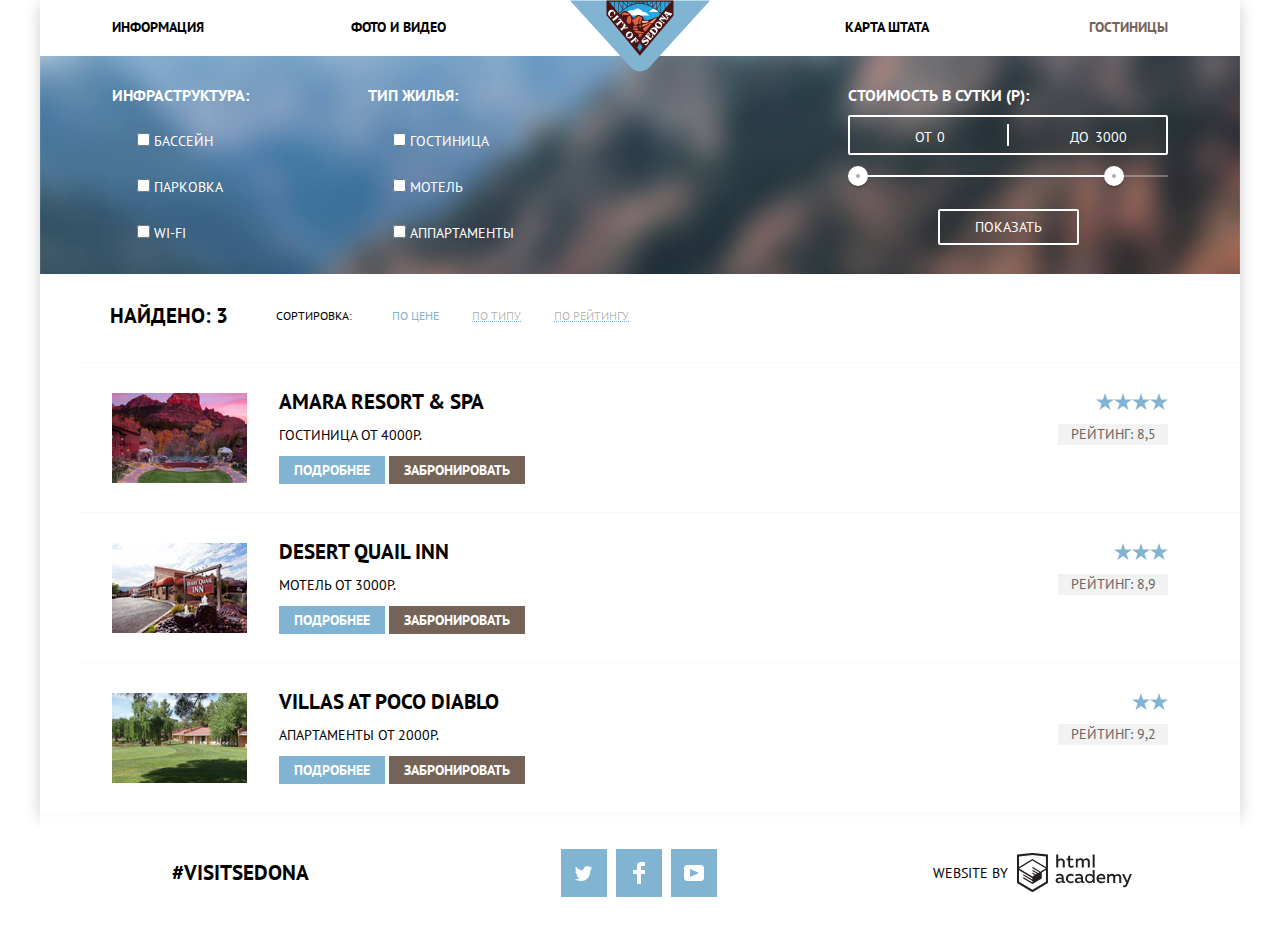
==== hotels.html @ 5e6eaed5 "Add stars to the hotels page" ====
<!DOCTYPE html>
<html lang="ru">
  <head>
    <meta charset="utf-8" />
    <title>HTML Academy: Седона</title>
    <link
      href="https://fonts.googleapis.com/css?family=PT+Sans:400,700&display=swap&subset=cyrillic"
      rel="stylesheet"
    />
    <link rel="stylesheet" href="css/normalize.css" />
    <link rel="stylesheet" href="css/style.css" />
  </head>
  <body class="hotels">
    <div class="main-wrapper">
      <header class="main-header">
        <nav class="header-navigation">
          <a class="navigation-logo" href="index.html">
            <img
              src="img/sedona-logo.svg"
              alt="Логотип сайта о городе Sedona"
              width="140"
              height="72"
            />
          </a>
          <ul class="navigation-list">
            <li><a href="information.html">Информация</a></li>
            <li><a href="media-content.html">Фото и видео</a></li>
            <li><a href="state-map.html">Карта штата</a></li>
            <li><a href="hotels.html">Гостиницы</a></li>
          </ul>
        </nav>
      </header>

      <section class="hotel-search">
        <h3 class="visually-hidden">
          Поиск жилья в городе Седона по заданным параметрам
        </h3>
        <form
          class="hotel-search-form"
          action="https://echo.htmlacademy.ru"
          method="post"
        >
          <fieldset class="search-form-field">
            <legend class="form-field-legeng">Инфраструктура:</legend>
            <ul class="form-field-list">
              <li class="form-field-list-item">
                <label class="form-field-list-item-label">
                  <input
                    class="form-field-list-item-input"
                    type="checkbox"
                    name="swimming-pool"
                  />
                  Бассейн
                </label>
              </li>
              <li class="form-field-list-item">
                <label class="form-field-list-item-label">
                  <input
                    class="form-field-list-item-input"
                    type="checkbox"
                    name="swimming-pool"
                  />
                  Парковка
                </label>
              </li>
              <li class="form-field-list-item">
                <label class="form-field-list-item-label">
                  <input
                    class="form-field-list-item-input"
                    type="checkbox"
                    name="swimming-pool"
                  />
                  Wi-Fi
                </label>
              </li>
            </ul>
          </fieldset>

          <fieldset class="search-form-field">
            <legend class="form-field-legeng">Тип жилья:</legend>
            <ul class="form-field-list">
              <li class="form-field-list-item">
                <label class="form-field-list-item-label">
                  <input
                    class="form-field-list-item-input"
                    type="checkbox"
                    name="swimming-pool"
                  />
                  Гостиница
                </label>
              </li>
              <li class="form-field-list-item">
                <label class="form-field-list-item-label">
                  <input
                    class="form-field-list-item-input"
                    type="checkbox"
                    name="swimming-pool"
                  />
                  Мотель
                </label>
              </li>
              <li class="form-field-list-item">
                <label class="form-field-list-item-label">
                  <input
                    class="form-field-list-item-input"
                    type="checkbox"
                    name="swimming-pool"
                  />
                  Аппартаменты
                </label>
              </li>
            </ul>
          </fieldset>
          <div class="filter-range">
            <div class="filter-range-title">Стоимость в сутки (р):</div>
            <div class="price-controls">
              <label class="min-price"
                >от <input type="text" name="min-price" value="0"
              /></label>
              <label class="max-price"
                >до <input type="text" name="max-price" value="3000"
              /></label>
            </div>
            <div class="range-controls">
              <div class="scale">
                <div class="bar"></div>
              </div>
              <div class="range-toggle range-toggle-min"></div>
              <div class="range-toggle range-toggle-max"></div>
            </div>
            <button class="btn-transparent" type="submit">Показать</button>
          </div>
        </form>

        <section class="hotel-search-result">
          <p class="result">Найдено: <span class="result-amount">3</span></p>
          <div class="sort">
            <span>Сортировка:</span>
            <ul class="sort-options-list">
              <li class="sort-option-list-item list-item-active">По цене</li>
              <li class="sort-option-list-item">По типу</li>
              <li class="sort-option-list-item">По рейтингу</li>
            </ul>
          </div>
        </section>
      </section>

      <main class="hotels-container">
        <h1 class="visually-hidden">
          Список отелей и гостиниц.
        </h1>

        <ul class="hotels-list">
          <li class="hotel-item">
            <img
              class="hotel-item-preview"
              src="img/hotels-amara-resort-and-spa-preview.jpg"
              width="135"
              height="90"
              alt="Предпросмотр фотографии Amara resort & spa"
            />
            <div class="hotel-information-wrapper">
              <a class="hotel-name" href="#"><h2>Amara Resort & Spa</h2></a>
              <p class="hotel-description">
                <span class="hotel-type">
                  Гостиница
                </span>
                <span class="hotel-price">
                  От 4000р.
                </span>
              </p>
              <a class="hotel-additional-info" href="#">Подробнее</a>
              <a class="hotel-reserve" href="#">Забронировать</a>
            </div>
            <div class="hotel-rating-wrapper">
              <div class="stars-container"></div>
              <p class="hotel-rating">Рейтинг: 8,5</p>
            </div>
          </li>

          <li class="hotel-item">
            <img
              class="hotel-item-preview"
              src="img/hotels-desert-quail-inn-preview.jpg"
              width="135"
              height="90"
              alt="Предпросмотр фотографии Desert quail inn"
            />
            <div class="hotel-information-wrapper">
              <a class="hotel-name" href="#"><h2>Desert Quail Inn</h2></a>
              <p class="hotel-description">
                <span class="hotel-type">
                  Мотель
                </span>
                <span class="hotel-price">
                  От 3000р.
                </span>
              </p>
              <a class="hotel-additional-info" href="#">Подробнее</a>
              <a class="hotel-reserve" href="#">Забронировать</a>
            </div>

            <div class="hotel-rating-wrapper">
              <div class="stars-container"></div>
              <p class="hotel-rating">Рейтинг: 8,9</p>
            </div>
          </li>
          <li class="hotel-item">
            <img
              class="hotel-item-preview"
              src="img/hotels-villas-at-poco-diablo-preview.jpg"
              width="135"
              height="90"
              alt="Предпросмотр фотографии Villas at poco diablo"
            />
            <div class="hotel-information-wrapper">
              <a class="hotel-name" href="#"><h2>Villas at Poco Diablo</h2></a>
              <p class="hotel-description">
                <span class="hotel-type">
                  Апартаменты
                </span>
                <span class="hotel-price">
                  От 2000р.
                </span>
              </p>
              <a class="hotel-additional-info" href="#">Подробнее</a>
              <a class="hotel-reserve" href="#">Забронировать</a>
            </div>

            <div class="hotel-rating-wrapper">
              <div class="stars-container"></div>
              <p class="hotel-rating">Рейтинг: 9,2</p>
            </div>
          </li>
        </ul>
      </main>

      <footer class="main-footer">
        <p class="footer-hashtag">
          #visitsedona
        </p>

        <ul class="footer-social">
          <li>
            <a class="footer-social-button" href="#"
              ><span class="visually-hidden">Twitter</span
              ><svg
                xmlns="http://www.w3.org/2000/svg"
                xmlns:xlink="http://www.w3.org/1999/xlink"
                width="17"
                height="15"
                viewBox="0 0 17 15"
              >
                <path
                  fill="#FFF"
                  d="M10.95.144c1.685-.496 2.984.27 3.577 1.179.673-.231 1.331-.481 2.011-.708a2.345 2.345 0 0 1-.857 1.768c.685.17 1.304-.491 1.304-.491-.169 1-1.006 1.788-1.563 2.024-.231 6.75-3.175 11.217-10.077 11.082h-.446c-.41 0-4.164-.46-4.898-1.887 2.271.196 3.893-.422 4.693-1.177-.96-.3-2.679-.477-2.979-2.95.349.106.564.228 1.19.119C1.705 8.247.374 7.53.448 5.33c.285.328 1.067.536 1.34.472C1.085 5.561-.182 2.442.894.85c1.818 1.854 3.735 3.606 7.152 3.773C8.254 2.33 9.183.793 10.95.144z"
                />
              </svg>
            </a>
          </li>
          <li>
            <a class="footer-social-button" href="#"
              ><span class="visually-hidden">Facebook</span
              ><svg
                xmlns="http://www.w3.org/2000/svg"
                width="12"
                height="22"
                viewBox="0 0 12 22"
              >
                <path
                  fill="#FFF"
                  d="M12 4V0H8a4 4 0 0 0-4 4v4H0v4h4v10h4V12h4V8H8V4h4z"
                /></svg
            ></a>
          </li>
          <li>
            <a class="footer-social-button" href="#"
              ><span class="visually-hidden">YouTube</span
              ><svg
                xmlns="http://www.w3.org/2000/svg"
                xmlns:xlink="http://www.w3.org/1999/xlink"
                width="20"
                height="16"
                viewBox="0 0 20 16"
              >
                <path
                  fill="#FFF"
                  d="M17 0H3C1.35 0 0 1.35 0 3v10c0 1.65 1.35 3 3 3h14c1.65 0 3-1.35 3-3V3c0-1.65-1.35-3-3-3zM6.027 11.998V4.002L15.014 8l-8.987 3.998z"
                />
              </svg>
            </a>
          </li>
        </ul>

        <p class="footer-copyright">
          <b>Website by</b>
          <a
            class="copyright-html-academy-logo"
            href="https://htmlacademy.ru/intensive/htmlcss"
            ><span class="visually-hidden">HTML Academy</span
            ><svg
              id="Layer_1"
              data-name="Layer 1"
              xmlns="http://www.w3.org/2000/svg"
              viewBox="0 0 108.08 36.85"
            >
              <title>logo-htmlacademy-small1</title>
              <path
                d="M44.61,26.88a2,2,0,0,0,.55-0.1v1.33a3.25,3.25,0,0,1-1.18.21,1.67,1.67,0,0,1-1.67-1,4.84,4.84,0,0,1-3.14,1.08c-1.51,0-2.91-.83-2.91-2.55,0-2.13,2-2.79,3.71-2.79a11.08,11.08,0,0,1,2.17.25v-0.3c0-1-.76-1.77-2.19-1.77a7.42,7.42,0,0,0-3,.64v-1.7a10.21,10.21,0,0,1,3.19-.55c2.36,0,3.81,1.12,3.81,3.65v3a0.54,0.54,0,0,0,.49.59h0.17Zm-6.44-1.13A1.35,1.35,0,0,0,39.63,27h0.11a3.39,3.39,0,0,0,2.41-1V24.58a9.72,9.72,0,0,0-1.81-.21c-1,0-2.16.33-2.16,1.38h0Zm12.36-6.11a5,5,0,0,1,2.57.64V22a4.08,4.08,0,0,0-2.3-.7,2.75,2.75,0,1,0,0,5.49,5,5,0,0,0,2.43-.64v1.71a6.27,6.27,0,0,1-2.76.57A4.21,4.21,0,0,1,46,24.51q0-.21,0-0.41a4.32,4.32,0,0,1,4.18-4.46h0.38Zm12.17,7.24a2,2,0,0,0,.55-0.1v1.33a3.25,3.25,0,0,1-1.18.21,1.67,1.67,0,0,1-1.67-1,4.84,4.84,0,0,1-3.14,1.08c-1.51,0-2.91-.83-2.91-2.55,0-2.13,2-2.79,3.71-2.79a11.08,11.08,0,0,1,2.17.25v-0.3c0-1-.76-1.77-2.19-1.77a7.42,7.42,0,0,0-3,.64v-1.7a10.21,10.21,0,0,1,3.19-.55c2.36,0,3.81,1.12,3.81,3.65v3a0.54,0.54,0,0,0,.49.59h0.17Zm-6.44-1.13A1.35,1.35,0,0,0,57.73,27h0.11a3.39,3.39,0,0,0,2.41-1V24.58a9.72,9.72,0,0,0-1.81-.21c-1.06,0-2.16.33-2.16,1.38h0ZM73,16V28.2H71.35V26.88a3.88,3.88,0,0,1-3.19,1.54,4.4,4.4,0,0,1,0-8.78,3.81,3.81,0,0,1,3,1.3V16H73Zm-4.53,5.22a2.76,2.76,0,1,0,0,5.52A2.86,2.86,0,0,0,71.15,25V23A2.91,2.91,0,0,0,68.49,21.27ZM79,19.64c3.31,0,4.46,2.68,3.92,5.09H76.7c0.21,1.5,1.67,2.11,3.19,2.11a6.11,6.11,0,0,0,2.64-.59v1.6a7.14,7.14,0,0,1-3,.57C77,28.42,74.78,27,74.78,24a4.18,4.18,0,0,1,4-4.39H79Zm0.09,1.54a2.28,2.28,0,0,0-2.44,2.1v0.06H81.3A2,2,0,0,0,79.13,21.18Zm5.73,7V19.87h1.65v1a3.81,3.81,0,0,1,2.78-1.27A2.86,2.86,0,0,1,91.89,21a4.12,4.12,0,0,1,2.91-1.33A3.06,3.06,0,0,1,98,23V28.2h-1.9V23.05a1.59,1.59,0,0,0-1.42-1.75H94.42a2.8,2.8,0,0,0-2.07,1.12V28.2h-1.9V23.05A1.59,1.59,0,0,0,89,21.31H88.8a3,3,0,0,0-2.21,1.29v5.63H84.86Zm21.31-8.33h1.9l-3.91,9.46c-0.9,2.17-2.09,2.86-3.35,2.86a4.76,4.76,0,0,1-1.1-.14V30.46a2.86,2.86,0,0,0,.85.12c0.9,0,1.58-.64,2.07-1.9l0.17-.42-4-8.4h2l2.86,6.29ZM38.73,1.46V6.22a3.81,3.81,0,0,1,2.7-1.14,3.25,3.25,0,0,1,3.44,3.4v5.15H43V8.72a1.81,1.81,0,0,0-1.61-2h-0.3a2.93,2.93,0,0,0-2.32,1.39v5.52h-1.9V1.46h1.9ZM49.94,2.31v3h3V6.91h-3v3.81c0,1.1.5,1.46,1.58,1.46a4.49,4.49,0,0,0,1.69-.33v1.6A6.8,6.8,0,0,1,51,13.8a2.55,2.55,0,0,1-2.86-2.74V6.89H46.58V5.26h1.5V2.74Zm5.4,11.31V5.28H57v1A3.81,3.81,0,0,1,59.77,5a2.86,2.86,0,0,1,2.6,1.33A4.12,4.12,0,0,1,65.28,5,3.06,3.06,0,0,1,68.44,8.4v5.21h-1.9V8.46a1.59,1.59,0,0,0-1.42-1.75H64.89a2.8,2.8,0,0,0-2.07,1.12v5.78h-1.9V8.46A1.59,1.59,0,0,0,59.5,6.71H59.27A3,3,0,0,0,57.06,8v5.63H55.34ZM71.17,1.45H73V13.6H71.17V1.45ZM14.71,0H14.55L0,1.54V28.21l14.55,8.66,14.55-8.66V1.54Zm12.5,27.1L14.55,34.64,1.9,27.12V16.18l12.59,7.5V25L5.86,19.9v1.31l8.68,5.21v1.39L5.87,22.65V24l8.68,5.21,8.75-5.24V18.31L27.2,16V27.12Zm0-12.53-3.48,2-1.6,1L14.51,13v1.31L21,18.23H21l-0.14.09-1,.54-5.37-3.2V17l4.24,2.52-1,.67-3.2-1.9v1.31l2.1,1.24L14.5,22.1,2,14.65,14.51,7.11Zm0-1.32L14.49,5.76,1.91,13.25v-10L14.56,1.92,27.21,3.25v10h0Z"
                transform="translate(0 -0.02)"
                fill="#231f20"
              />
            </svg>
          </a>
        </p>
      </footer>
    </div>
  </body>
</html>
---- css/style.css ----
body {
  margin: 0;
  padding: 0;
  font-family: "PT Sans", Arial, sans-serif;
  font-size: 14px;
  line-height: 21px;
  font-weight: 400;
  color: black;
  text-transform: uppercase;
  position: relative;
}

a {
  text-decoration: none;
  color: inherit;
}

a:hover,
a:focus {
  color: #81b3d2;
}

a:active {
  color: rgba(0, 0, 0, 0.3);
}

.visually-hidden {
  position: absolute;
  width: 1px;
  height: 1px;
  margin: -1px;
  border: 0;
  padding: 0;
  clip: rect(0 0 0 0);
  overflow: hidden;
}

.main-wrapper {
  width: 1200px;
  margin: 0 auto;
  box-shadow: 0px 5px 15px 0 rgba(0, 1, 1, 0.2);
}

.header-navigation {
  line-height: 26px;
  font-weight: 700;
  background-color: white;
  position: relative;
}

.header-navigation ul {
  list-style: none;
}

.main-container {
  position: relative;
}

.logo {
  position: relative;
  width: 100%;
  background-image: url("../img/main-photo.jpg");
  background-repeat: no-repeat;
  background-size: cover;
  background-position: 0 -84px;
  min-height: 507px;
  text-align: center;
  margin-bottom: 61px;
}

.logo::after {
  position: absolute;
  content: "";
  width: 100%;
  min-height: 57px;
  background-image: url("../img/main-photo-mask.svg");
  background-repeat: no-repeat;
  left: 0;
  bottom: 0;
}

.main-slogan {
  padding-top: 75px;
}

.description {
  padding: 0 355px;
  margin-bottom: 52px;
}

.description p:first-child {
  line-height: 26px;
  font-size: 21px;
  font-weight: 700;
  text-align: center;
  margin-bottom: 26px;
}

.description p:last-child {
  line-height: 26px;
  text-align: center;
}

.feature-title {
  font-size: 21px;
  font-weight: 700;
  text-align: center;
  margin: 0;
  margin-bottom: 25px;
}

.feature-number {
  text-align: center;
  margin: 0;
  margin-bottom: 20px;
}

.feature-description {
  text-align: center;
  margin: 0;
}

.features {
  display: flex;
  margin-bottom: 140px;
}

.features:nth-of-type(5) {
  margin-bottom: 0;
}

.features:nth-of-type(6) {
  margin-bottom: 52px;
}

.features > .feature-item {
  color: white;
  background-color: #81b3d2;
  width: 400px;
  padding: 47px 49px 58px;
}

.features-list > .feature-item {
  box-sizing: border-box;
  background-color: #eeeeee;
  width: 400px;
  margin: 0;
  padding: 46px 69px;
  padding-bottom: 60px;
}

.features-list {
  display: flex;
  list-style: none;
  padding: 0;
  margin: 0;
}

.navigation-logo {
  top: 0;
  left: 50%;
  margin-left: -70px;
  position: absolute;
  z-index: 1;
}

.entertainment {
  margin-bottom: 71px;
}

.entertainment-list {
  list-style: none;
  padding: 0;
  margin: 0;
  text-align: center;
  display: flex;
  justify-content: space-around;
}

.entertainment-list-item {
  position: relative;
  width: 400px;
  padding: 0 50px;
}

.entertainment-list-item::before {
  content: "";
  position: absolute;
}

.entertainment-list-item:first-child::before {
  background-image: url("../img/main-icon-house.svg");
  width: 75px;
  height: 72px;
  left: 50%;
  top: -80px;
  margin-left: -37px;
}

.entertainment-list-item:nth-child(2)::before {
  background-image: url("../img/main-icon-hamburger.svg");
  width: 74px;
  height: 70px;
  left: 50%;
  top: -79px;
  margin-left: -37px;
}

.entertainment-list-item:last-child::before {
  background-image: url("../img/main-icon-present.svg");
  width: 64px;
  height: 76px;
  left: 50%;
  top: -85px;
  margin-left: -32px;
}

.entertainment-list-item h3 {
  font-size: 21px;
}

.offer {
  text-align: center;
  margin-bottom: 132px;
  width: 459px;
  display: block;
  margin: 0 auto 132px;
  padding: 0 20px;
}

.offer p:first-child {
  font-size: 30px;
  font-weight: 700;
  line-height: 36px;
  margin-bottom: 23px;
}

.offer p:last-child {
  line-height: 24px;
}

.hotel-order {
  position: relative;
}

.hotel-order-popup {
  position: absolute;
  left: 50%;
  margin-left: -284px;
  top: -86px;
  line-height: 26px;
  font-weight: 700;
  width: 568px;
  box-shadow: 0px 7px 15px 0 rgba(0, 1, 1, 0.15);
}

.order-popup-form {
  padding: 40px 55px;
  background-color: white;
}

.hotel-search-button {
  width: inherit;
  text-transform: inherit;
  font-weight: 700;
  font-size: 21px;
  color: white;
  background-color: #766357;
  text-align: center;
  padding: 30px 0;
}

.hotel-search-button:hover,
.hotel-search-button:focus {
  background-color: #604e43;
}

.hotel-search-button:active {
  background-color: #503e33;
  color: rgba(255, 255, 255, 0.3);
}

.popup-form-item {
  display: flex;
  justify-content: space-between;
}

.popup-form-item-label {
  margin-top: 10px;
}

.popup-form-item input[type="date"] {
  width: 330px;
  margin-bottom: 10px;
  padding-left: 10px;
}

.popup-form-item-people-amount input[type="number"] {
  width: 102px;
  margin-bottom: 10px;
  padding-left: 10px;
}

.popup-form-item-people-amount input[type="number"]:first-of-type {
  margin-right: 48px;
}

.hotel-order-popup input {
  background-color: #f2f2f2;
  height: 38px;
  color: inherit;
  font-weight: inherit;
  text-transform: inherit;
  line-height: inherit;
}

.hotel-order-popup input:hover {
  background-color: #ebebeb;
}

.hotel-order-popup input:focus {
  background-color: white;
}

.popup-form-item-people-amount {
  display: flex;
  width: 450px;
  margin-bottom: 44px;
}

.popup-form-item-people-amount label:first-of-type {
  margin-right: 43px;
}

.popup-form-item-people-amount label:last-of-type {
  margin-right: 29px;
}

.popup-form-submit-button {
  color: white;
  line-height: inherit;
  font-size: 21px;
  font-family: inherit;
  text-transform: inherit;
  font-weight: inherit;
  background-color: #81b3d2;
  padding: 15px 0;
  width: 458px;
}

.popup-form-submit-button:focus,
.popup-form-submit-button:hover {
  background-color: #669ec0;
}

.popup-form-submit-button:active {
  background-color: #5496bd;
  color: rgba(255, 255, 255, 0.3);
}

.main-footer {
  position: absolute;
  box-sizing: border-box;
  bottom: 6px;
  background-color: rgba(255, 255, 255, 0.9);
  width: 1200px;
  display: flex;
  justify-content: space-between;
  align-items: center;
  padding: 21px 108px 21px 132px;
}

.footer-hashtag {
  font-size: 21px;
  font-weight: 700;
  line-height: 26px;
}

.footer-social {
  list-style: none;
  display: flex;
  margin: 0;
  padding: 15px 0px 15px 44px;
}

.footer-social-button {
  display: flex;
  background-color: #81b3d2;
  align-items: center;
  justify-content: center;
  color: white;
  width: 46px;
  height: 48px;
  margin-right: 9px;
}

.footer-social-button:hover,
.footer-social-button:focus {
  background-color: #669ec0;
}

.footer-social-button:active path {
  opacity: 0.3;
}

.footer-copyright {
  display: flex;
  align-items: center;
}

.footer-copyright > b {
  line-height: 26px;
  font-weight: 400;
  margin-right: 9px;
}

.copyright-html-academy-logo {
  width: 115px;
  height: 41px;
}

.copyright-html-academy-logo:hover path,
.copyright-html-academy-logo:focus path {
  fill: #669ec0;
}

.copyright-html-academy-logo:active path {
  opacity: 0.3;
}

.main-header {
  margin: 0;
  padding: 0;
  height: 56px;
}

.navigation-list {
  display: flex;
  margin: 0;
  padding-left: 72px;
  padding-right: 72px;
}
.navigation-list li {
  width: 239px;
  padding-top: 14px;
}

.navigation-list li:first-child {
  text-align: left;
}

.navigation-list li:nth-child(2) {
  text-align: left;
}

.navigation-list li:nth-child(3) {
  text-align: right;
  margin-left: auto;
}

.navigation-list li:last-child {
  text-align: right;
}

.hotels .navigation-list li:last-child {
  color: #766357;
}

.hotels .search-form-field {
  border: none;
}

.hotels .search-form-field:first-of-type {
  margin-right: 119px;
}

.hotels .form-field-list {
  list-style: none;
  margin: 0;
  padding: 0;
}

.hotels .form-field-list-item {
  margin: 25px 25px 0;
}

.hotels-container {
  margin-bottom: 24px;
}

.hotels-list {
  list-style: none;
}

.hotel-item {
  border-top: 1px solid #f9f9f9;
  display: flex;
  padding: 30px 72px 29px 32px;
  margin: 0;
}

.hotel-item:last-of-type {
  margin-bottom: 0;
  border-bottom: 1px solid #f9f9f9;
}

.hotel-name h2 {
  font-size: 21px;
  line-height: 18px;
  font-weight: 700;
  margin: 0;
}

.hotel-additional-info {
  font-weight: 700;
  color: white;
  background-color: #81b3d2;
  padding: 5px 15px;
}

.hotel-additional-info:hover,
.hotel-additional-info:focus {
  background-color: #669ec0;
  color: white;
}

.hotel-additional-info:active {
  background-color: #5496bd;
  color: rgba(255, 255, 255, 0.3);
}

.hotel-reserve {
  font-weight: 700;
  color: white;
  background-color: #766357;
  padding: 5px 15px;
}

.hotel-reserve:hover,
.hotel-reserve:focus {
  background-color: #604e43;
  color: white;
}

.hotel-reserve:active {
  background-color: #503e33;
  color: rgba(255, 255, 255, 0.3);
}

.hotel-rating {
  color: #666666;
  background-color: #f2f2f2;
  width: 110px;
  text-align: center;
}

.hotel-information-wrapper {
  margin-left: 32px;
}

.hotel-rating-wrapper {
  margin-left: auto;
}

.hotel-search-form {
  background-color: #243337;
  background: url("../img/main-photo-blurred.jpg") left bottom no-repeat;
  background-size: cover;
  background-position: 0 -296px;
  margin-bottom: 10px;
  display: flex;
  padding: 29px 72px;
}

.search-form-field {
  color: white;
  margin: 0;
  padding: 0;
}

.form-field-legeng {
  font-weight: 700;
  font-size: 16px;
}

.hotel-search-result {
  display: flex;
  padding: 11px 70px;
  align-items: center;
  margin-bottom: 0px;
}

.filter-range {
  width: 320px;
  margin-left: auto;
  color: white;
  text-transform: uppercase;
}

.filter-range-title {
  margin-bottom: 9px;

  font-weight: 600;
  font-size: 16px;
  line-height: 21px;
}

.price-controls {
  position: relative;

  height: 36px;
  margin-bottom: 20px;

  font-size: 0;

  border: 2px solid white;
  border-radius: 2px;
}

.price-controls::after {
  content: "";
  position: absolute;
  top: 50%;
  left: 50%;

  width: 2px;
  height: 22px;

  background: white;
  transform: translate(-50%, -50%);
}

.price-controls label {
  display: inline-block;

  font-size: 14px;
  line-height: 38px;
  vertical-align: top;

  cursor: pointer;
}

.price-controls .min-price,
.price-controls .max-price {
  width: 90px;
  padding-left: 65px;
}

.price-controls input {
  width: 50px;
  margin: 0;

  color: inherit;
  font: inherit;

  background: none;
  border: none;
}

.range-controls {
  position: relative;

  margin-bottom: 32px;
}

.range-controls .scale {
  height: 2px;

  background: rgba(255, 255, 255, 0.3);
}

.range-controls .bar {
  width: 80%;
  height: 2px;

  background: white;
}

.range-toggle {
  position: absolute;
  top: -9px;

  width: 4px;
  height: 4px;

  background: #ababab;
  border: 8px solid white;
  border-radius: 50%;
  box-shadow: 0 2px 1px 0 rgba(0, 1, 1, 0.2);
  cursor: pointer;
}

.range-toggle:hover {
  background: #1c4f80;
}

.range-toggle-min {
  left: 0;
}

.range-toggle-max {
  left: 80%;
}

.btn-transparent {
  display: block;
  margin: 0 auto;
  padding: 6px 35px;

  font-size: inherit;
  line-height: 20px;
  color: white;
  text-transform: uppercase;

  background: transparent;
  border: 2px solid white;
  border-radius: 2px;
  cursor: pointer;
}

.btn-transparent:hover {
  color: #000000;

  background: white;
}

.result {
  font-size: 21px;
  line-height: 26px;
  font-weight: 700;
  margin: 0;
}

.sort {
  font-size: 12px;
  line-height: 18px;
  display: flex;
  align-items: center;
  margin-left: 48px;
}

.sort-options-list {
  list-style: none;
  display: flex;
}

.sort-option-list-item {
  color: rgba(0, 0, 0, 0.3);
  -webkit-text-decoration: underline dotted #81b3d2;
  text-decoration: underline dotted #81b3d2;
  margin-left: 33px;
}

.sort-option-list-item:first-of-type {
  margin-left: 0;
}

.sort-option-list-item:hover,
.sort-option-list-item:focus {
  color: #81b3d2;
  -webkit-text-decoration: underline dotted #81b3d2;
  text-decoration: underline dotted #81b3d2;
}

.sort-option-list-item:active {
  color: inherit;
  -webkit-text-decoration: none;
  text-decoration: none;
}

.list-item-active {
  color: #81b3d2;
  -webkit-text-decoration: none;
  text-decoration: none;
}

.stars-container {
  background: url("../img/hotels-icon-star.svg");
  height: 17px;
  background-repeat: repeat-x;
  margin-left: auto;
}

.hotel-item:first-of-type .stars-container {
  width: 72px;
}

.hotel-item:nth-of-type(2) .stars-container {
  width: 54px;
}

.hotel-item:last-of-type .stars-container {
  width: 36px;
}

.hotels .main-footer {
  bottom: -120px;
}
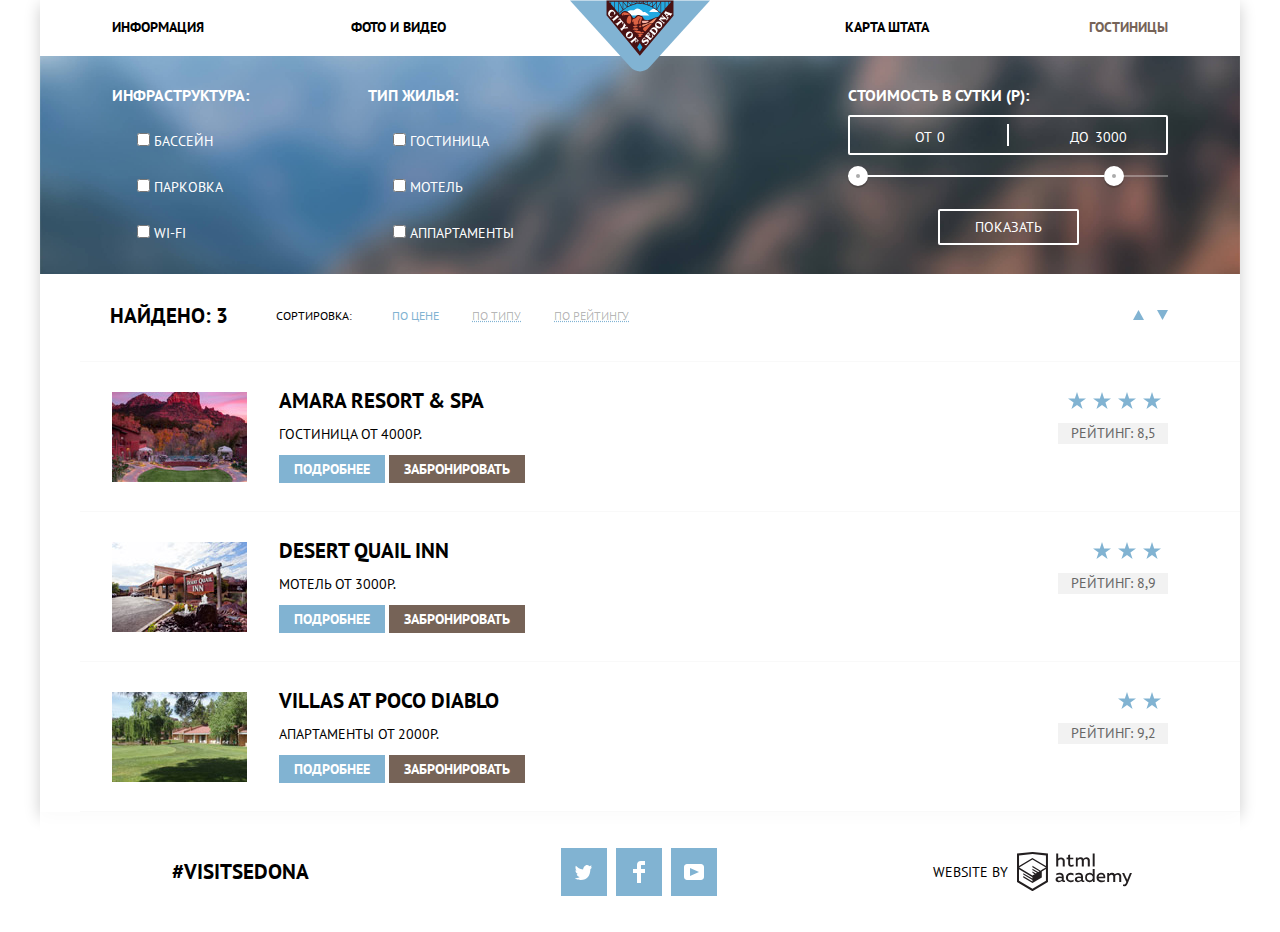
==== commit 71889310: "Add sort arrows" ====
--- a/hotels.html
+++ b/hotels.html
@@ -141,6 +141,18 @@
               <li class="sort-option-list-item">По типу</li>
               <li class="sort-option-list-item">По рейтингу</li>
             </ul>
+            <div class="sort-arrows">
+              <a class="sort-arrow"
+                ><span class="visually-hidden">По возрастанию</span
+                ><svg xmlns="http://www.w3.org/2000/svg" width="11" height="10">
+                  <path fill="#231F20" d="M5.5 0L0 10h11z" /></svg
+              ></a>
+              <a class="sort-arrow"
+                ><span class="visually-hidden">По убыванию</span
+                ><svg xmlns="http://www.w3.org/2000/svg" width="11" height="10">
+                  <path fill="#231F20" d="M5.5 10L0 0h11" /></svg
+              ></a>
+            </div>
           </div>
         </section>
       </section>
--- a/css/style.css
+++ b/css/style.css
@@ -585,7 +585,7 @@
 
 .hotel-search-result {
   display: flex;
-  padding: 11px 70px;
+  padding: 11px 65px 10px 70px;
   align-items: center;
   margin-bottom: 0px;
 }
@@ -768,6 +768,18 @@
   text-decoration: none;
 }
 
+.sort-arrows {
+  margin-left: 494px;
+}
+
+.sort-arrows path {
+  fill: #81b3d2;
+}
+
+.sort-arrow {
+  margin-left: 10px;
+}
+
 .list-item-active {
   color: #81b3d2;
   -webkit-text-decoration: none;
@@ -782,15 +794,15 @@
 }
 
 .hotel-item:first-of-type .stars-container {
-  width: 72px;
+  width: 100px;
 }
 
 .hotel-item:nth-of-type(2) .stars-container {
-  width: 54px;
+  width: 75px;
 }
 
 .hotel-item:last-of-type .stars-container {
-  width: 36px;
+  width: 50px;
 }
 
 .hotels .main-footer {
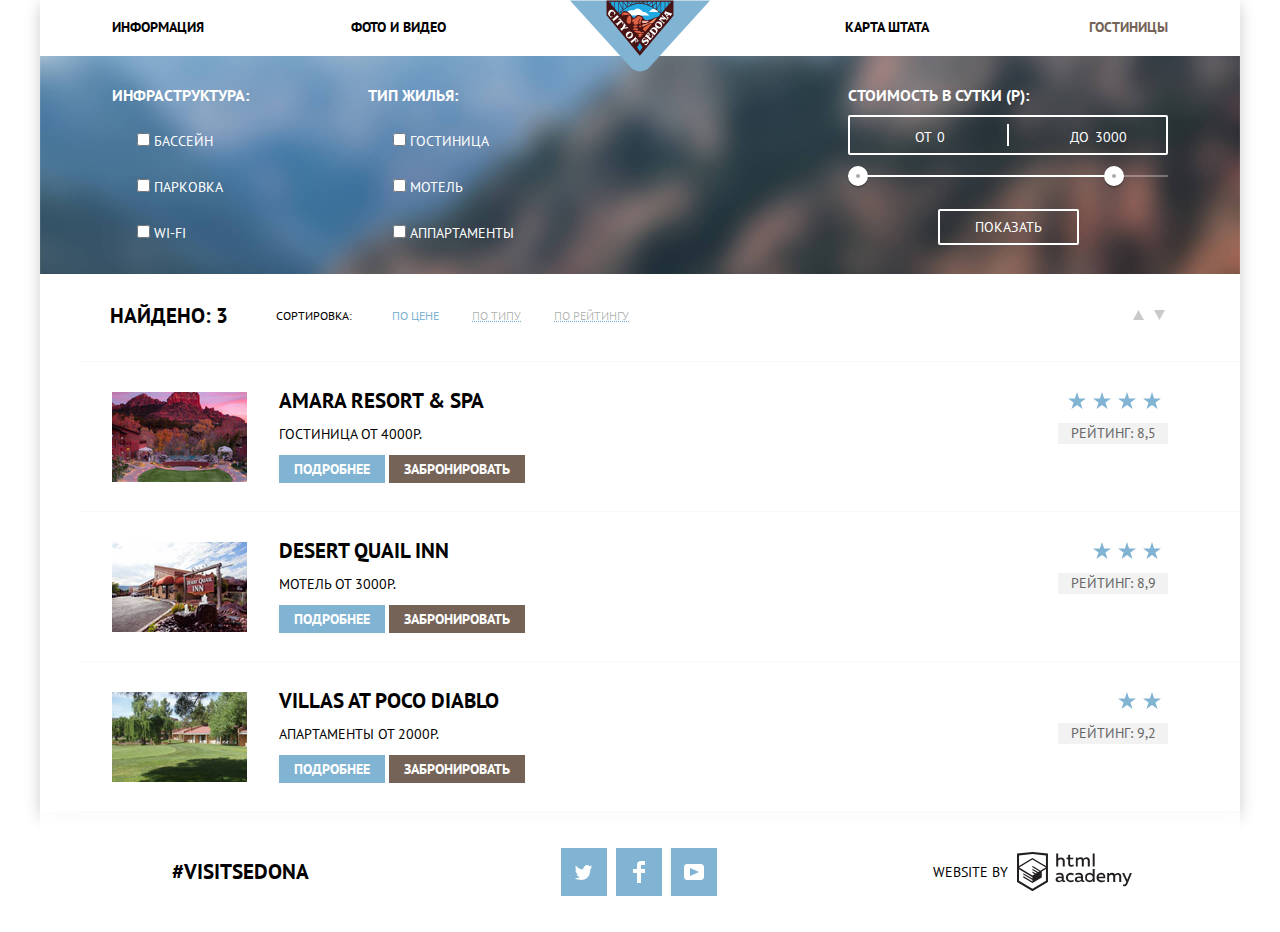
==== commit 3838d86b: "Convert sort options to the links" ====
--- a/hotels.html
+++ b/hotels.html
@@ -137,9 +137,11 @@
           <div class="sort">
             <span>Сортировка:</span>
             <ul class="sort-options-list">
-              <li class="sort-option-list-item list-item-active">По цене</li>
-              <li class="sort-option-list-item">По типу</li>
-              <li class="sort-option-list-item">По рейтингу</li>
+              <li class="sort-option-list-item list-item-active">
+                <a href="#">По цене</a>
+              </li>
+              <li class="sort-option-list-item"><a href="#">По типу</a></li>
+              <li class="sort-option-list-item"><a href="#">По рейтингу</a></li>
             </ul>
             <div class="sort-arrows">
               <a class="sort-arrow"
--- a/css/style.css
+++ b/css/style.css
@@ -585,7 +585,7 @@
 
 .hotel-search-result {
   display: flex;
-  padding: 11px 65px 10px 70px;
+  padding: 11px 60px 10px 70px;
   align-items: center;
   margin-bottom: 0px;
 }
@@ -770,9 +770,19 @@
 
 .sort-arrows {
   margin-left: 494px;
-}
-
-.sort-arrows path {
+  display: flex;
+}
+
+.sort-arrow path {
+  fill: #cacaca;
+}
+
+.sort-arrow:hover path,
+.sort-arrow:focus path {
+  fill: black;
+}
+
+.sort-arrow:active path {
   fill: #81b3d2;
 }
 
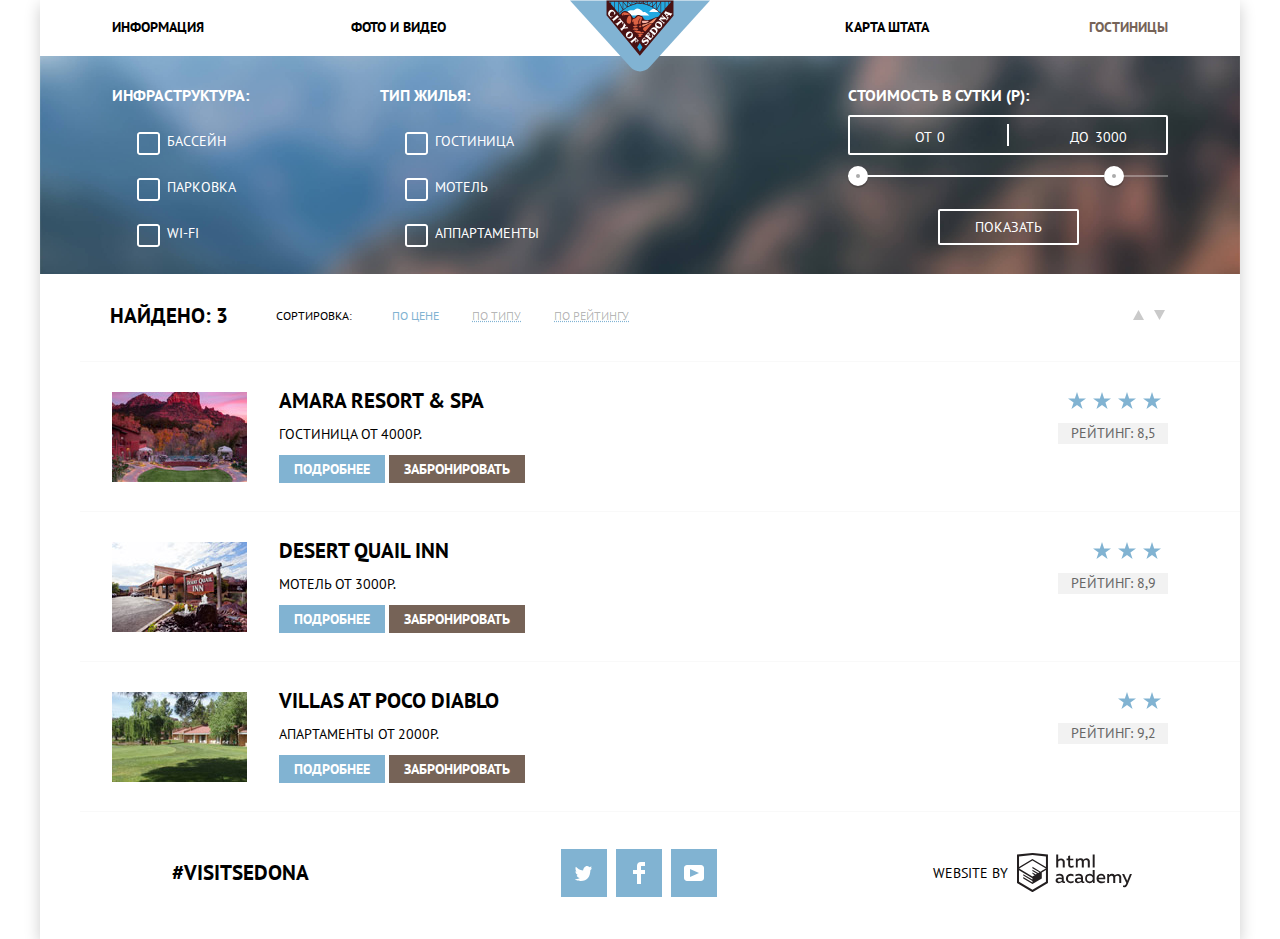
==== commit f21af839: "Add custom checkboxes" ====
--- a/hotels.html
+++ b/hotels.html
@@ -46,30 +46,33 @@
               <li class="form-field-list-item">
                 <label class="form-field-list-item-label">
                   <input
-                    class="form-field-list-item-input"
-                    type="checkbox"
-                    name="swimming-pool"
-                  />
+                    class="visually-hidden"
+                    type="checkbox"
+                    name="swimming-pool"
+                  />
+                  <span class="checkbox-indicator"></span>
                   Бассейн
                 </label>
               </li>
               <li class="form-field-list-item">
                 <label class="form-field-list-item-label">
                   <input
-                    class="form-field-list-item-input"
-                    type="checkbox"
-                    name="swimming-pool"
-                  />
+                    class="visually-hidden"
+                    type="checkbox"
+                    name="swimming-pool"
+                  />
+                  <span class="checkbox-indicator"></span>
                   Парковка
                 </label>
               </li>
               <li class="form-field-list-item">
                 <label class="form-field-list-item-label">
                   <input
-                    class="form-field-list-item-input"
-                    type="checkbox"
-                    name="swimming-pool"
-                  />
+                    class="visually-hidden"
+                    type="checkbox"
+                    name="swimming-pool"
+                  />
+                  <span class="checkbox-indicator"></span>
                   Wi-Fi
                 </label>
               </li>
@@ -82,30 +85,33 @@
               <li class="form-field-list-item">
                 <label class="form-field-list-item-label">
                   <input
-                    class="form-field-list-item-input"
-                    type="checkbox"
-                    name="swimming-pool"
-                  />
+                    class="visually-hidden"
+                    type="checkbox"
+                    name="swimming-pool"
+                  />
+                  <span class="checkbox-indicator"></span>
                   Гостиница
                 </label>
               </li>
               <li class="form-field-list-item">
                 <label class="form-field-list-item-label">
                   <input
-                    class="form-field-list-item-input"
-                    type="checkbox"
-                    name="swimming-pool"
-                  />
+                    class="visually-hidden"
+                    type="checkbox"
+                    name="swimming-pool"
+                  />
+                  <span class="checkbox-indicator"></span>
                   Мотель
                 </label>
               </li>
               <li class="form-field-list-item">
                 <label class="form-field-list-item-label">
                   <input
-                    class="form-field-list-item-input"
-                    type="checkbox"
-                    name="swimming-pool"
-                  />
+                    class="visually-hidden"
+                    type="checkbox"
+                    name="swimming-pool"
+                  />
+                  <span class="checkbox-indicator"></span>
                   Аппартаменты
                 </label>
               </li>
--- a/css/style.css
+++ b/css/style.css
@@ -285,24 +285,71 @@
   justify-content: space-between;
 }
 
+.popup-form-item:nth-of-type(2) {
+  margin-bottom: 19px;
+}
+
 .popup-form-item-label {
   margin-top: 10px;
-}
-
-.popup-form-item input[type="date"] {
+  position: relative;
+}
+
+.calendar-button {
+  position: absolute;
+  top: 1px;
+  left: 421px;
+  border: none;
+  background: transparent;
+}
+
+.calendar-button:hover path,
+.calendar-button:focus path {
+  fill: black;
+}
+
+.calendar-button:active path {
+  fill: #81b3d2;
+}
+
+.popup-form-item input[type="text"] {
   width: 330px;
   margin-bottom: 10px;
   padding-left: 10px;
 }
 
-.popup-form-item-people-amount input[type="number"] {
-  width: 102px;
-  margin-bottom: 10px;
-  padding-left: 10px;
-}
-
-.popup-form-item-people-amount input[type="number"]:first-of-type {
-  margin-right: 48px;
+.popup-form-item-people-amount input[type="text"] {
+  width: 38px;
+  height: 36px;
+  border: none;
+  text-align: center;
+}
+
+.popup-form-item-people-amount button:nth-of-type(2) {
+  margin-right: 52px;
+}
+
+.decrement-button,
+.increment-button {
+  width: 38px;
+  height: 38px;
+  border: none;
+  background-color: #f2f2f2;
+  color: rgba(0, 0, 0, 0.3);
+  font-weight: 700;
+  font-size: 24px;
+  line-height: 26px;
+}
+
+.decrement-button:hover,
+.decrement-button:focus,
+.increment-button:hover,
+.increment-button:focus {
+  color: black;
+}
+
+.decrement-button:active,
+.increment-button:active {
+  color: #81b3d2;
 }
 
 .hotel-order-popup input {
@@ -312,6 +359,7 @@
   font-weight: inherit;
   text-transform: inherit;
   line-height: inherit;
+  border: none;
 }
 
 .hotel-order-popup input:hover {
@@ -324,8 +372,7 @@
 
 .popup-form-item-people-amount {
   display: flex;
-  width: 450px;
-  margin-bottom: 44px;
+  margin-bottom: 57px;
 }
 
 .popup-form-item-people-amount label:first-of-type {
@@ -344,8 +391,9 @@
   text-transform: inherit;
   font-weight: inherit;
   background-color: #81b3d2;
-  padding: 15px 0;
+  padding: 16px 0;
   width: 458px;
+  border: none;
 }
 
 .popup-form-submit-button:focus,
@@ -484,8 +532,31 @@
   margin: 25px 25px 0;
 }
 
-.hotels-container {
-  margin-bottom: 24px;
+.form-field-list-item-label {
+  position: relative;
+  padding-left: 30px;
+  cursor: pointer;
+}
+
+.checkbox-indicator {
+  position: absolute;
+  top: 0;
+  left: 0;
+  background: url("../img/hotels-checkbox-off.svg") no-repeat;
+  width: 26px;
+  height: 23px;
+}
+
+.form-field-list-item-label
+  input[type="checkbox"]:checked
+  + .checkbox-indicator {
+  background: url("../img/hotels-checkbox-on.svg");
+}
+
+.form-field-list-item-label
+  input[type="checkbox"]:disabled
+  + .checkbox-indicator {
+  opacity: 0.2;
 }
 
 .hotels-list {
@@ -816,5 +887,6 @@
 }
 
 .hotels .main-footer {
-  bottom: -120px;
-}
+  padding-top: 14px;
+  position: relative;
+}
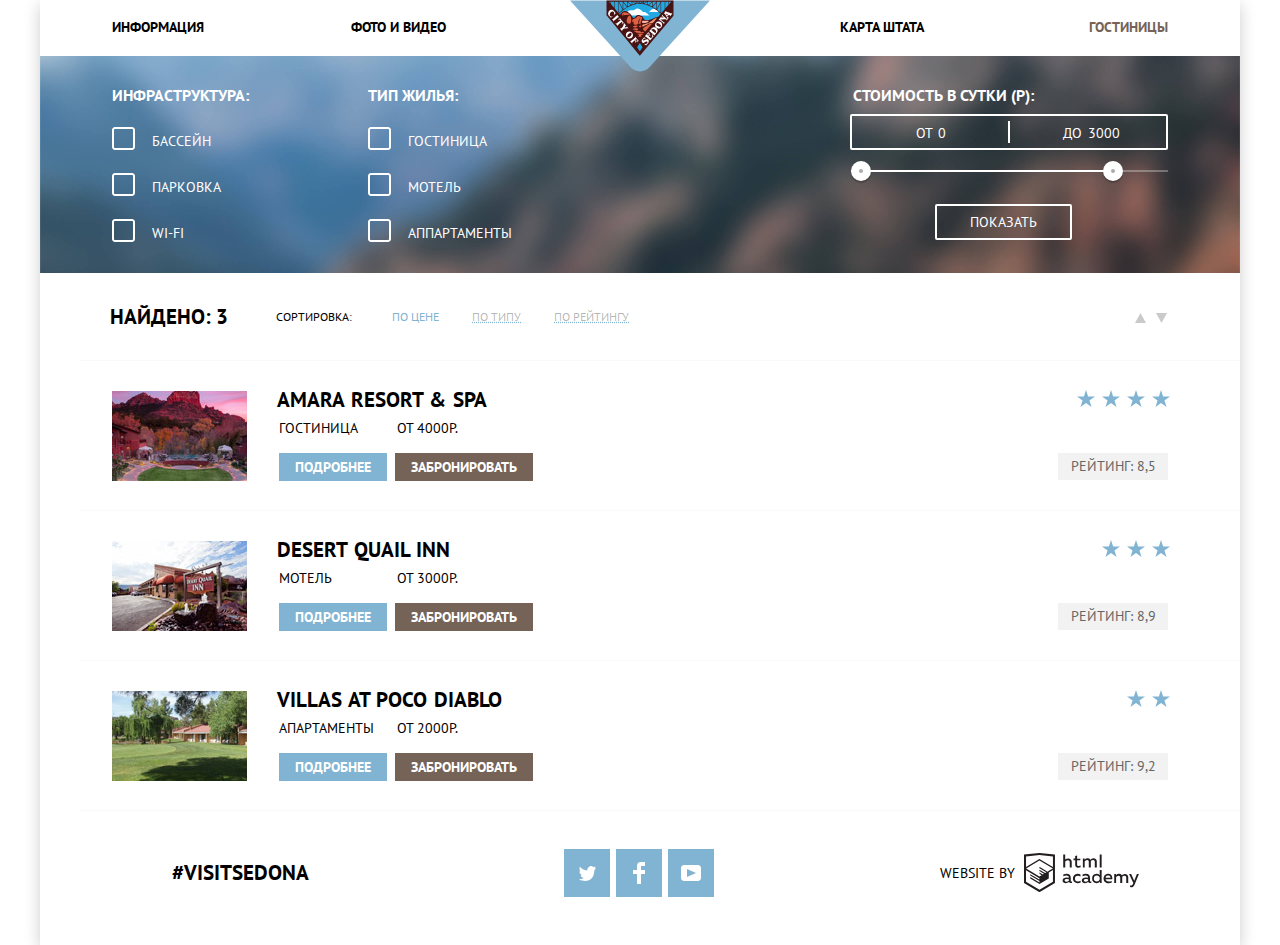
==== commit 7adecd8d: "Add script.js file" ====
--- a/hotels.html
+++ b/hotels.html
@@ -335,5 +335,6 @@
         </p>
       </footer>
     </div>
+    <script src="js/script.js"></script>
   </body>
 </html>
--- a/css/style.css
+++ b/css/style.css
@@ -38,6 +38,7 @@
 .main-wrapper {
   width: 1200px;
   margin: 0 auto;
+  -webkit-box-shadow: 0px 5px 15px 0 rgba(0, 1, 1, 0.2);
   box-shadow: 0px 5px 15px 0 rgba(0, 1, 1, 0.2);
 }
 
@@ -106,6 +107,7 @@
   font-weight: 700;
   text-align: center;
   margin: 0;
+  margin-left: 3px;
   margin-bottom: 25px;
 }
 
@@ -121,6 +123,8 @@
 }
 
 .features {
+  display: -webkit-box;
+  display: -ms-flexbox;
   display: flex;
   margin-bottom: 140px;
 }
@@ -130,7 +134,7 @@
 }
 
 .features:nth-of-type(6) {
-  margin-bottom: 52px;
+  margin-bottom: 12px;
 }
 
 .features > .feature-item {
@@ -141,15 +145,17 @@
 }
 
 .features-list > .feature-item {
+  -webkit-box-sizing: border-box;
   box-sizing: border-box;
   background-color: #eeeeee;
   width: 400px;
   margin: 0;
-  padding: 46px 69px;
-  padding-bottom: 60px;
+  padding: 48px 69px 58px;
 }
 
 .features-list {
+  display: -webkit-box;
+  display: -ms-flexbox;
   display: flex;
   list-style: none;
   padding: 0;
@@ -173,7 +179,10 @@
   padding: 0;
   margin: 0;
   text-align: center;
-  display: flex;
+  display: -webkit-box;
+  display: -ms-flexbox;
+  display: flex;
+  -ms-flex-pack: distribute;
   justify-content: space-around;
 }
 
@@ -224,8 +233,8 @@
   margin-bottom: 132px;
   width: 459px;
   display: block;
-  margin: 0 auto 132px;
-  padding: 0 20px;
+  margin: 0 auto 122px;
+  padding: 10px;
 }
 
 .offer p:first-child {
@@ -237,6 +246,7 @@
 
 .offer p:last-child {
   line-height: 24px;
+  margin: 0;
 }
 
 .hotel-order {
@@ -251,6 +261,7 @@
   line-height: 26px;
   font-weight: 700;
   width: 568px;
+  -webkit-box-shadow: 0px 7px 15px 0 rgba(0, 1, 1, 0.15);
   box-shadow: 0px 7px 15px 0 rgba(0, 1, 1, 0.15);
 }
 
@@ -267,7 +278,8 @@
   color: white;
   background-color: #766357;
   text-align: center;
-  padding: 30px 0;
+  padding: 31px 0;
+  border: none;
 }
 
 .hotel-search-button:hover,
@@ -281,8 +293,13 @@
 }
 
 .popup-form-item {
-  display: flex;
+  display: -webkit-box;
+  display: -ms-flexbox;
+  display: flex;
+  -webkit-box-pack: justify;
+  -ms-flex-pack: justify;
   justify-content: space-between;
+  margin-bottom: 16px;
 }
 
 .popup-form-item:nth-of-type(2) {
@@ -296,7 +313,7 @@
 
 .calendar-button {
   position: absolute;
-  top: 1px;
+  top: -1px;
   left: 421px;
   border: none;
   background: transparent;
@@ -312,7 +329,8 @@
 }
 
 .popup-form-item input[type="text"] {
-  width: 330px;
+  width: 335px;
+  height: 38px;
   margin-bottom: 10px;
   padding-left: 10px;
 }
@@ -350,6 +368,10 @@
 .decrement-button:active,
 .increment-button:active {
   color: #81b3d2;
+}
+
+.popup-form-item-input {
+  width: 38px;
 }
 
 .hotel-order-popup input {
@@ -371,8 +393,10 @@
 }
 
 .popup-form-item-people-amount {
-  display: flex;
-  margin-bottom: 57px;
+  display: -webkit-box;
+  display: -ms-flexbox;
+  display: flex;
+  margin-bottom: 55px;
 }
 
 .popup-form-item-people-amount label:first-of-type {
@@ -408,14 +432,22 @@
 
 .main-footer {
   position: absolute;
+  -webkit-box-sizing: border-box;
   box-sizing: border-box;
   bottom: 6px;
   background-color: rgba(255, 255, 255, 0.9);
   width: 1200px;
-  display: flex;
+  display: -webkit-box;
+  display: -ms-flexbox;
+  display: flex;
+  -webkit-box-pack: justify;
+  -ms-flex-pack: justify;
   justify-content: space-between;
+  -webkit-box-align: center;
+  -ms-flex-align: center;
   align-items: center;
-  padding: 21px 108px 21px 132px;
+  padding: 21px 101px 21px 132px;
+  min-height: 120px;
 }
 
 .footer-hashtag {
@@ -426,20 +458,30 @@
 
 .footer-social {
   list-style: none;
-  display: flex;
-  margin: 0;
-  padding: 15px 0px 15px 44px;
+  display: -webkit-box;
+  display: -ms-flexbox;
+  display: flex;
+  width: 150px;
+  margin-left: -11px;
+  -webkit-box-pack: justify;
+  -ms-flex-pack: justify;
+  justify-content: space-between;
 }
 
 .footer-social-button {
+  display: -webkit-box;
+  display: -ms-flexbox;
   display: flex;
   background-color: #81b3d2;
+  -webkit-box-align: center;
+  -ms-flex-align: center;
   align-items: center;
+  -webkit-box-pack: center;
+  -ms-flex-pack: center;
   justify-content: center;
   color: white;
   width: 46px;
   height: 48px;
-  margin-right: 9px;
 }
 
 .footer-social-button:hover,
@@ -452,7 +494,11 @@
 }
 
 .footer-copyright {
-  display: flex;
+  display: -webkit-box;
+  display: -ms-flexbox;
+  display: flex;
+  -webkit-box-align: center;
+  -ms-flex-align: center;
   align-items: center;
 }
 
@@ -483,11 +529,13 @@
 }
 
 .navigation-list {
-  display: flex;
-  margin: 0;
-  padding-left: 72px;
-  padding-right: 72px;
-}
+  display: -webkit-box;
+  display: -ms-flexbox;
+  display: flex;
+  margin: 0;
+  padding: 0 72px;
+}
+
 .navigation-list li {
   width: 239px;
   padding-top: 14px;
@@ -503,11 +551,12 @@
 
 .navigation-list li:nth-child(3) {
   text-align: right;
-  margin-left: auto;
+  margin-left: 95px;
 }
 
 .navigation-list li:last-child {
   text-align: right;
+  margin-left: 5px;
 }
 
 .hotels .navigation-list li:last-child {
@@ -534,14 +583,14 @@
 
 .form-field-list-item-label {
   position: relative;
-  padding-left: 30px;
+  margin-left: 15px;
   cursor: pointer;
 }
 
 .checkbox-indicator {
   position: absolute;
-  top: 0;
-  left: 0;
+  top: -5px;
+  left: -40px;
   background: url("../img/hotels-checkbox-off.svg") no-repeat;
   width: 26px;
   height: 23px;
@@ -565,8 +614,10 @@
 
 .hotel-item {
   border-top: 1px solid #f9f9f9;
-  display: flex;
-  padding: 30px 72px 29px 32px;
+  display: -webkit-box;
+  display: -ms-flexbox;
+  display: flex;
+  padding: 30px 63px 29px 32px;
   margin: 0;
 }
 
@@ -575,18 +626,34 @@
   border-bottom: 1px solid #f9f9f9;
 }
 
+.hotel-description {
+  margin: 0;
+  padding: 9px 0;
+  margin-bottom: 9px;
+  display: -webkit-box;
+  display: -ms-flexbox;
+  display: flex;
+  -webkit-box-pack: justify;
+  -ms-flex-pack: justify;
+  justify-content: space-between;
+  width: 179px;
+}
+
 .hotel-name h2 {
   font-size: 21px;
   line-height: 18px;
   font-weight: 700;
   margin: 0;
+  word-spacing: 1.5px;
+  margin-left: -2px;
 }
 
 .hotel-additional-info {
   font-weight: 700;
   color: white;
   background-color: #81b3d2;
-  padding: 5px 15px;
+  padding: 5px 16px;
+  margin-right: 4px;
 }
 
 .hotel-additional-info:hover,
@@ -604,7 +671,7 @@
   font-weight: 700;
   color: white;
   background-color: #766357;
-  padding: 5px 15px;
+  padding: 5px 16px;
 }
 
 .hotel-reserve:hover,
@@ -619,6 +686,9 @@
 }
 
 .hotel-rating {
+  margin: 0;
+  margin-right: 9px;
+  padding: 3px 0;
   color: #666666;
   background-color: #f2f2f2;
   width: 110px;
@@ -631,6 +701,7 @@
 
 .hotel-rating-wrapper {
   margin-left: auto;
+  margin-top: -1px;
 }
 
 .hotel-search-form {
@@ -639,6 +710,8 @@
   background-size: cover;
   background-position: 0 -296px;
   margin-bottom: 10px;
+  display: -webkit-box;
+  display: -ms-flexbox;
   display: flex;
   padding: 29px 72px;
 }
@@ -655,8 +728,12 @@
 }
 
 .hotel-search-result {
-  display: flex;
-  padding: 11px 60px 10px 70px;
+  display: -webkit-box;
+  display: -ms-flexbox;
+  display: flex;
+  padding: 13px 60px 8px 70px;
+  -webkit-box-align: center;
+  -ms-flex-align: center;
   align-items: center;
   margin-bottom: 0px;
 }
@@ -669,8 +746,8 @@
 }
 
 .filter-range-title {
-  margin-bottom: 9px;
-
+  margin-left: 5px;
+  margin-bottom: 8px;
   font-weight: 600;
   font-size: 16px;
   line-height: 21px;
@@ -679,8 +756,10 @@
 .price-controls {
   position: relative;
 
-  height: 36px;
-  margin-bottom: 20px;
+  height: 32px;
+  width: 314px;
+  margin-bottom: 18px;
+  margin-left: 2px;
 
   font-size: 0;
 
@@ -698,6 +777,8 @@
   height: 22px;
 
   background: white;
+  -webkit-transform: translate(-50%, -50%);
+  -ms-transform: translate(-50%, -50%);
   transform: translate(-50%, -50%);
 }
 
@@ -711,10 +792,16 @@
   cursor: pointer;
 }
 
-.price-controls .min-price,
+.price-controls .min-price {
+  width: 90px;
+  padding-left: 64px;
+  margin-top: -3px;
+}
+
 .price-controls .max-price {
   width: 90px;
-  padding-left: 65px;
+  padding-left: 57px;
+  margin-top: -3px;
 }
 
 .price-controls input {
@@ -735,6 +822,8 @@
 }
 
 .range-controls .scale {
+  margin-top: 20px;
+  margin-left: 3px;
   height: 2px;
 
   background: rgba(255, 255, 255, 0.3);
@@ -743,7 +832,6 @@
 .range-controls .bar {
   width: 80%;
   height: 2px;
-
   background: white;
 }
 
@@ -757,6 +845,7 @@
   background: #ababab;
   border: 8px solid white;
   border-radius: 50%;
+  -webkit-box-shadow: 0 2px 1px 0 rgba(0, 1, 1, 0.2);
   box-shadow: 0 2px 1px 0 rgba(0, 1, 1, 0.2);
   cursor: pointer;
 }
@@ -766,17 +855,18 @@
 }
 
 .range-toggle-min {
-  left: 0;
+  left: 3px;
 }
 
 .range-toggle-max {
-  left: 80%;
+  right: 45px;
 }
 
 .btn-transparent {
   display: block;
   margin: 0 auto;
-  padding: 6px 35px;
+  padding: 6px 33px;
+  margin-left: 87px;
 
   font-size: inherit;
   line-height: 20px;
@@ -805,13 +895,19 @@
 .sort {
   font-size: 12px;
   line-height: 18px;
-  display: flex;
+  display: -webkit-box;
+  display: -ms-flexbox;
+  display: flex;
+  -webkit-box-align: center;
+  -ms-flex-align: center;
   align-items: center;
   margin-left: 48px;
 }
 
 .sort-options-list {
   list-style: none;
+  display: -webkit-box;
+  display: -ms-flexbox;
   display: flex;
 }
 
@@ -840,7 +936,10 @@
 }
 
 .sort-arrows {
-  margin-left: 494px;
+  margin-top: 4px;
+  margin-left: 496px;
+  display: -webkit-box;
+  display: -ms-flexbox;
   display: flex;
 }
 
@@ -872,6 +971,7 @@
   height: 17px;
   background-repeat: repeat-x;
   margin-left: auto;
+  margin-bottom: 46px;
 }
 
 .hotel-item:first-of-type .stars-container {
@@ -887,6 +987,6 @@
 }
 
 .hotels .main-footer {
-  padding-top: 14px;
-  position: relative;
-}
+  padding-top: 9px;
+  position: relative;
+}
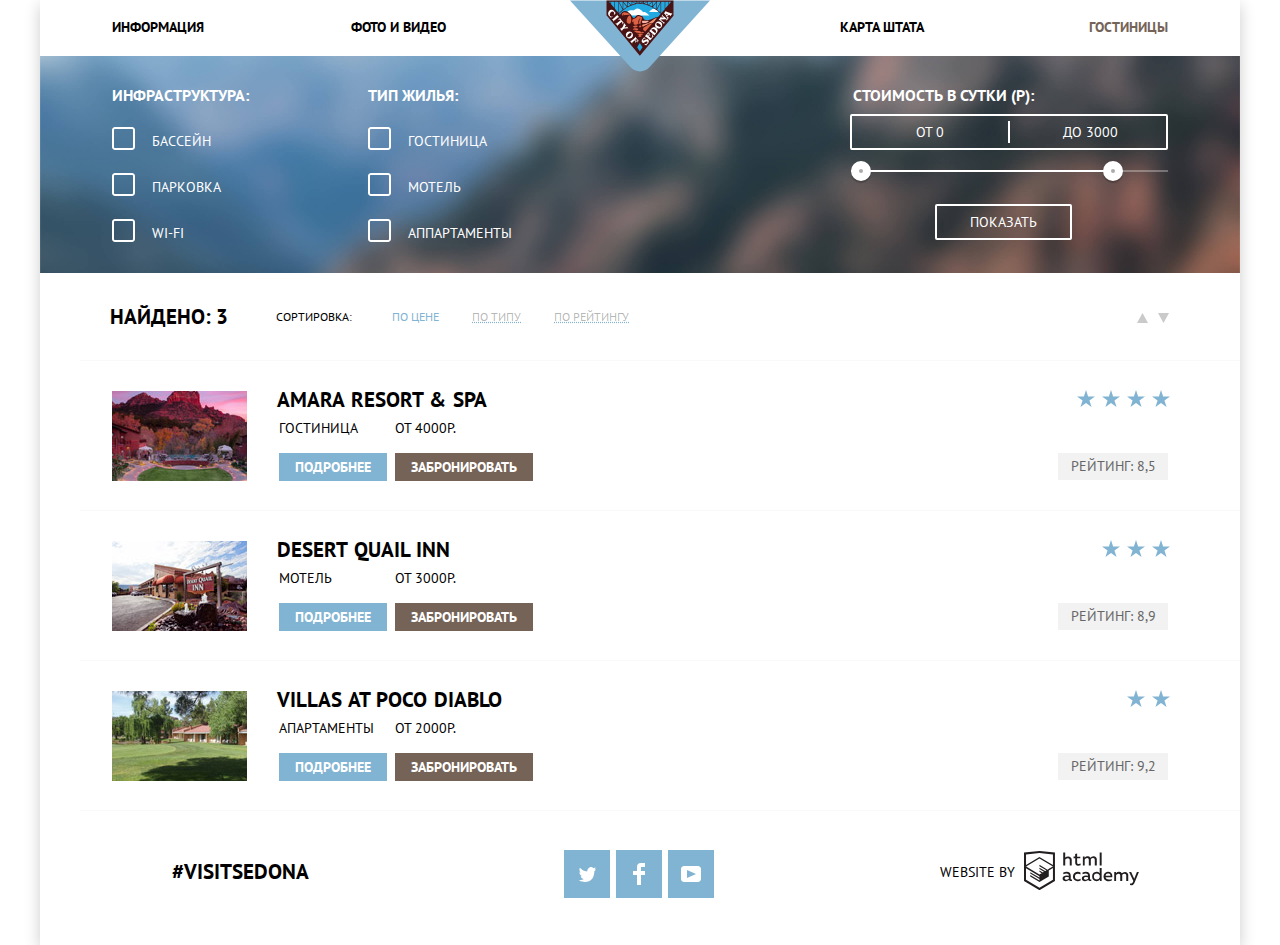
==== commit 5d00ed3c: "Add accessibility information about star rating" ====
--- a/hotels.html
+++ b/hotels.html
@@ -193,7 +193,9 @@
               <a class="hotel-reserve" href="#">Забронировать</a>
             </div>
             <div class="hotel-rating-wrapper">
-              <div class="stars-container"></div>
+              <div class="stars-container">
+                <span class="visually-hidden">Четыре звезды</span>
+              </div>
               <p class="hotel-rating">Рейтинг: 8,5</p>
             </div>
           </li>
@@ -221,7 +223,9 @@
             </div>
 
             <div class="hotel-rating-wrapper">
-              <div class="stars-container"></div>
+              <div class="stars-container">
+                <span class="visually-hidden">Три звезды</span>
+              </div>
               <p class="hotel-rating">Рейтинг: 8,9</p>
             </div>
           </li>
@@ -248,7 +252,9 @@
             </div>
 
             <div class="hotel-rating-wrapper">
-              <div class="stars-container"></div>
+              <div class="stars-container">
+                <span class="visually-hidden">Две звезды</span>
+              </div>
               <p class="hotel-rating">Рейтинг: 9,2</p>
             </div>
           </li>
--- a/css/style.css
+++ b/css/style.css
@@ -35,6 +35,10 @@
   overflow: hidden;
 }
 
+.hidden {
+  display: none;
+}
+
 .main-wrapper {
   width: 1200px;
   margin: 0 auto;
@@ -60,6 +64,7 @@
 .logo {
   position: relative;
   width: 100%;
+  background-color: #223037;
   background-image: url("../img/main-photo.jpg");
   background-repeat: no-repeat;
   background-size: cover;
@@ -157,6 +162,7 @@
   display: -webkit-box;
   display: -ms-flexbox;
   display: flex;
+  flex-wrap: wrap;
   list-style: none;
   padding: 0;
   margin: 0;
@@ -171,7 +177,7 @@
 }
 
 .entertainment {
-  margin-bottom: 71px;
+  margin-bottom: 0;
 }
 
 .entertainment-list {
@@ -184,12 +190,14 @@
   display: flex;
   -ms-flex-pack: distribute;
   justify-content: space-around;
+  flex-wrap: wrap;
 }
 
 .entertainment-list-item {
   position: relative;
-  width: 400px;
-  padding: 0 50px;
+  width: 300px;
+  padding: 0px 20px;
+  margin-bottom: 71px;
 }
 
 .entertainment-list-item::before {
@@ -249,6 +257,11 @@
   margin: 0;
 }
 
+.sedona-map {
+  background: url("../img/main-map.jpg") no-repeat;
+  border: 0;
+}
+
 .hotel-order {
   position: relative;
 }
@@ -293,6 +306,7 @@
 }
 
 .popup-form-item {
+  position: relative;
   display: -webkit-box;
   display: -ms-flexbox;
   display: flex;
@@ -308,12 +322,11 @@
 
 .popup-form-item-label {
   margin-top: 10px;
-  position: relative;
 }
 
 .calendar-button {
   position: absolute;
-  top: -1px;
+  top: 10px;
   left: 421px;
   border: none;
   background: transparent;
@@ -434,7 +447,7 @@
   position: absolute;
   -webkit-box-sizing: border-box;
   box-sizing: border-box;
-  bottom: 6px;
+  bottom: 7px;
   background-color: rgba(255, 255, 255, 0.9);
   width: 1200px;
   display: -webkit-box;
@@ -446,7 +459,7 @@
   -webkit-box-align: center;
   -ms-flex-align: center;
   align-items: center;
-  padding: 21px 101px 21px 132px;
+  padding: 14px 101px 17px 132px;
   min-height: 120px;
 }
 
@@ -466,6 +479,7 @@
   -webkit-box-pack: justify;
   -ms-flex-pack: justify;
   justify-content: space-between;
+  flex-wrap: wrap;
 }
 
 .footer-social-button {
@@ -482,6 +496,7 @@
   color: white;
   width: 46px;
   height: 48px;
+  margin-top: 5px;
 }
 
 .footer-social-button:hover,
@@ -608,6 +623,11 @@
   opacity: 0.2;
 }
 
+.form-field-list-item-label input[type="checkbox"]:focus + .checkbox-indicator {
+  outline: 2px dotted white;
+  outline-offset: 1px;
+}
+
 .hotels-list {
   list-style: none;
 }
@@ -636,7 +656,7 @@
   -webkit-box-pack: justify;
   -ms-flex-pack: justify;
   justify-content: space-between;
-  width: 179px;
+  width: 177px;
 }
 
 .hotel-name h2 {
@@ -807,6 +827,8 @@
 .price-controls input {
   width: 50px;
   margin: 0;
+  padding: 0;
+  height: 36px;
 
   color: inherit;
   font: inherit;
@@ -904,11 +926,18 @@
   margin-left: 48px;
 }
 
+.sort span:first-of-type {
+  margin-right: 7px;
+}
+
 .sort-options-list {
+  padding: 0;
   list-style: none;
   display: -webkit-box;
   display: -ms-flexbox;
   display: flex;
+  flex-wrap: wrap;
+  width: 280px;
 }
 
 .sort-option-list-item {
@@ -918,10 +947,6 @@
   margin-left: 33px;
 }
 
-.sort-option-list-item:first-of-type {
-  margin-left: 0;
-}
-
 .sort-option-list-item:hover,
 .sort-option-list-item:focus {
   color: #81b3d2;
@@ -937,7 +962,7 @@
 
 .sort-arrows {
   margin-top: 4px;
-  margin-left: 496px;
+  margin-left: 488px;
   display: -webkit-box;
   display: -ms-flexbox;
   display: flex;
@@ -987,6 +1012,6 @@
 }
 
 .hotels .main-footer {
-  padding-top: 9px;
+  padding-top: 4px;
   position: relative;
 }
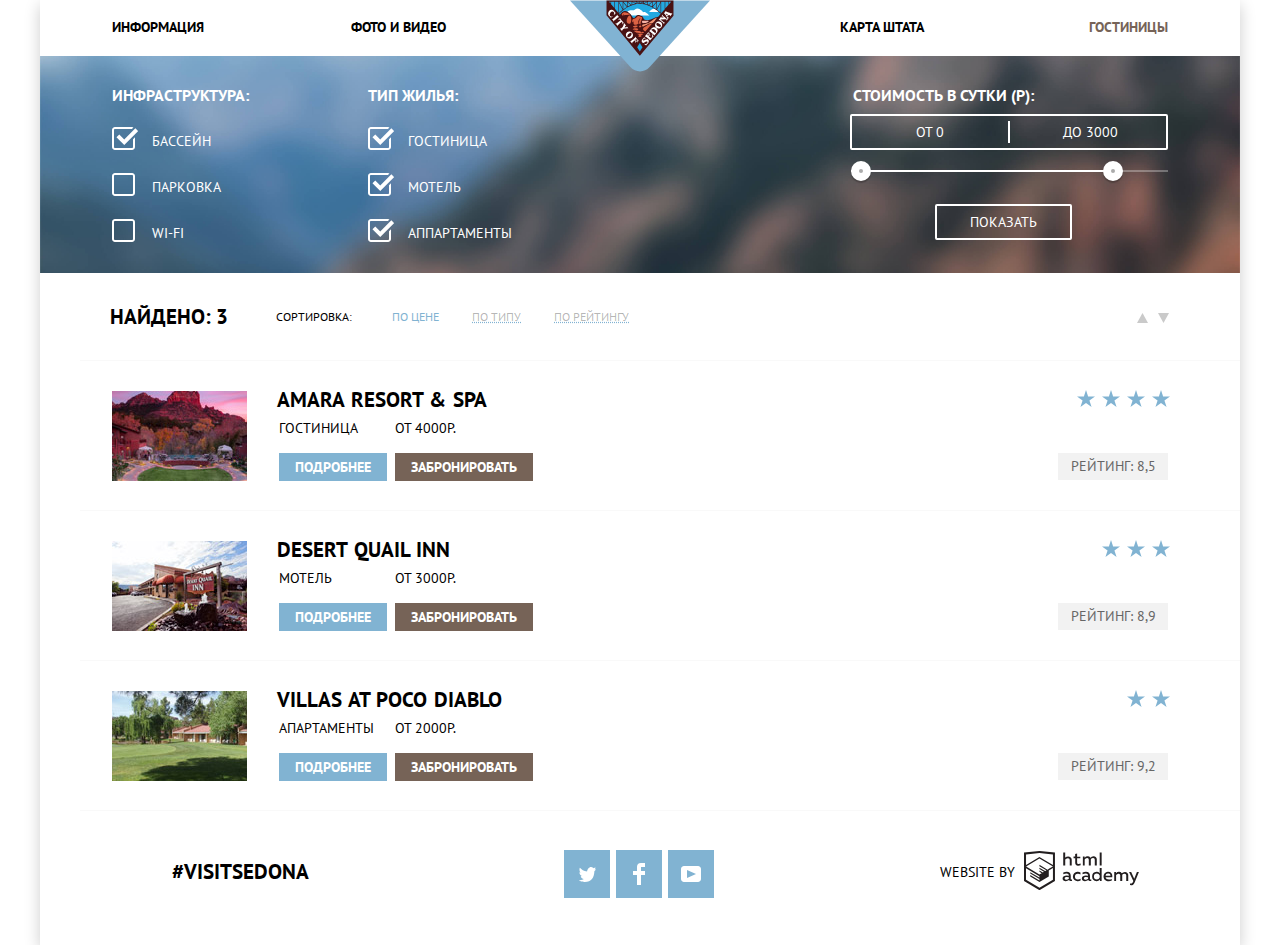
==== commit 360acb51: "Change default input values in compliance with temlate" ====
--- a/hotels.html
+++ b/hotels.html
@@ -8,7 +8,7 @@
       rel="stylesheet"
     />
     <link rel="stylesheet" href="css/normalize.css" />
-    <link rel="stylesheet" href="css/style.css" />
+    <link rel="stylesheet" href="css/style.min.css" />
   </head>
   <body class="hotels">
     <div class="main-wrapper">
@@ -49,6 +49,7 @@
                     class="visually-hidden"
                     type="checkbox"
                     name="swimming-pool"
+                    checked
                   />
                   <span class="checkbox-indicator"></span>
                   Бассейн
@@ -88,6 +89,7 @@
                     class="visually-hidden"
                     type="checkbox"
                     name="swimming-pool"
+                    checked
                   />
                   <span class="checkbox-indicator"></span>
                   Гостиница
@@ -99,6 +101,7 @@
                     class="visually-hidden"
                     type="checkbox"
                     name="swimming-pool"
+                    checked
                   />
                   <span class="checkbox-indicator"></span>
                   Мотель
@@ -110,6 +113,7 @@
                     class="visually-hidden"
                     type="checkbox"
                     name="swimming-pool"
+                    checked
                   />
                   <span class="checkbox-indicator"></span>
                   Аппартаменты
@@ -341,6 +345,6 @@
         </p>
       </footer>
     </div>
-    <script src="js/script.js"></script>
+    <script src="js/script.min.js"></script>
   </body>
 </html>
--- a/css/style.min.css
+++ b/css/style.min.css
@@ -0,0 +1 @@
+body{margin:0;padding:0;font-family:"PT Sans",Arial,sans-serif;font-size:14px;line-height:21px;font-weight:400;color:#000;text-transform:uppercase;position:relative}a{text-decoration:none;color:inherit}a:focus,a:hover{color:#81b3d2}a:active{color:rgba(0,0,0,.3)}.visually-hidden{position:absolute;width:1px;height:1px;margin:-1px;border:0;padding:0;clip:rect(0 0 0 0);overflow:hidden}.hidden{-webkit-animation:bounce .6s;animation:bounce .6s;display:none}.main-wrapper{width:1200px;margin:0 auto;-webkit-box-shadow:0 5px 15px 0 rgba(0,1,1,.2);box-shadow:0 5px 15px 0 rgba(0,1,1,.2)}.header-navigation{line-height:26px;font-weight:700;background-color:#fff;position:relative}.header-navigation ul{list-style:none}.main-container{position:relative}.logo{position:relative;width:100%;background-color:#223037;background-image:url(../img/main-photo.jpg);background-repeat:no-repeat;background-size:cover;background-position:0 -84px;min-height:507px;text-align:center;margin-bottom:61px}.logo::after{position:absolute;content:"";width:100%;min-height:57px;background-image:url(../img/main-photo-mask.svg);background-repeat:no-repeat;left:0;bottom:0}.main-slogan{padding-top:75px}.description{padding:0 355px;margin-bottom:52px}.description p:first-child{line-height:26px;font-size:21px;font-weight:700;text-align:center;margin-bottom:26px}.description p:last-child{line-height:26px;text-align:center}.feature-title{font-size:21px;font-weight:700;text-align:center;margin:0;margin-left:3px;margin-bottom:25px}.feature-number{text-align:center;margin:0;margin-bottom:20px}.feature-description{text-align:center;margin:0}.features{display:-webkit-box;display:-ms-flexbox;display:flex;margin-bottom:140px}.features:nth-of-type(5){margin-bottom:0}.features:nth-of-type(6){margin-bottom:12px}.features>.feature-item{color:#fff;background-color:#81b3d2;width:400px;padding:47px 49px 58px}.features-list>.feature-item{-webkit-box-sizing:border-box;box-sizing:border-box;background-color:#eee;width:400px;margin:0;padding:48px 69px 58px}.features-list{display:-webkit-box;display:-ms-flexbox;display:flex;-ms-flex-wrap:wrap;flex-wrap:wrap;list-style:none;padding:0;margin:0}.navigation-logo{top:0;left:50%;margin-left:-70px;position:absolute;z-index:1}.entertainment{margin-bottom:0}.entertainment-list{list-style:none;padding:0;margin:0;text-align:center;display:-webkit-box;display:-ms-flexbox;display:flex;-ms-flex-pack:distribute;justify-content:space-around;-ms-flex-wrap:wrap;flex-wrap:wrap}.entertainment-list-item{position:relative;width:300px;padding:0 20px;margin-bottom:71px}.entertainment-list-item::before{content:"";position:absolute}.entertainment-list-item:first-child::before{background-image:url(../img/main-icon-house.svg);width:75px;height:72px;left:50%;top:-80px;margin-left:-37px}.entertainment-list-item:nth-child(2)::before{background-image:url(../img/main-icon-hamburger.svg);width:74px;height:70px;left:50%;top:-79px;margin-left:-37px}.entertainment-list-item:last-child::before{background-image:url(../img/main-icon-present.svg);width:64px;height:76px;left:50%;top:-85px;margin-left:-32px}.entertainment-list-item h3{font-size:21px}.offer{text-align:center;margin-bottom:132px;width:459px;display:block;margin:0 auto 122px;padding:10px}.offer p:first-child{font-size:30px;font-weight:700;line-height:36px;margin-bottom:23px}.offer p:last-child{line-height:24px;margin:0}.sedona-map{background:url(../img/main-map.jpg) no-repeat;border:0}.hotel-order{position:relative}.hotel-order-popup{position:absolute;left:50%;margin-left:-284px;top:-86px;line-height:26px;font-weight:700;width:568px;-webkit-box-shadow:0 7px 15px 0 rgba(0,1,1,.15);box-shadow:0 7px 15px 0 rgba(0,1,1,.15)}.order-popup-form{padding:40px 55px 40px 51px;background-color:#fff;-webkit-animation:shift .9s;animation:shift .9s}@-webkit-keyframes shift{0%{-webkit-transform:translateX(-2000px);transform:translateX(-2000px);opacity:0}70%{-webkit-transform:translateX(30px);transform:translateX(30px);opacity:.5}90%{-webkit-transform:translateX(-10px);transform:translateX(-10px);opacity:.7}100%{-webkit-transform:translateY(0);transform:translateY(0);opacity:1}}@keyframes shift{0%{-webkit-transform:translateX(-2000px);transform:translateX(-2000px);opacity:0}70%{-webkit-transform:translateX(30px);transform:translateX(30px);opacity:.5}90%{-webkit-transform:translateX(-10px);transform:translateX(-10px);opacity:.7}100%{-webkit-transform:translateY(0);transform:translateY(0);opacity:1}}.hotel-search-button{width:inherit;text-transform:inherit;font-weight:700;font-size:21px;color:#fff;background-color:#766357;text-align:center;padding:31px 0;border:none}.hotel-search-button:focus,.hotel-search-button:hover{background-color:#604e43}.hotel-search-button:active{background-color:#503e33;color:rgba(255,255,255,.3)}.popup-form-item{position:relative;display:-webkit-box;display:-ms-flexbox;display:flex;-webkit-box-pack:justify;-ms-flex-pack:justify;justify-content:flex-end;margin-bottom:16px}.popup-form-item:nth-of-type(2){margin-bottom:19px}.popup-form-item-label{margin-top:10px;margin-right:20px}.calendar-button{position:absolute;top:10px;left:421px;border:none;background:0 0}.calendar-button:focus path,.calendar-button:hover path{fill:#000}.calendar-button:active path{fill:#81b3d2}.popup-form-item input[type=text]{width:335px;height:38px;margin-bottom:10px;padding-left:10px}.popup-form-item-people-amount input[type=text]{width:38px;height:36px;border:none;text-align:center}.popup-form-item-people-amount button:nth-of-type(2){margin-right:52px}.decrement-button,.increment-button{width:38px;height:38px;border:none;background-color:#f2f2f2;color:rgba(0,0,0,.3);font-weight:700;font-size:24px;line-height:26px}.decrement-button:focus,.decrement-button:hover,.increment-button:focus,.increment-button:hover{color:#000}.decrement-button:active,.increment-button:active{color:#81b3d2}.popup-form-item-input{width:38px}.hotel-order-popup input{background-color:#f2f2f2;height:38px;color:inherit;font-weight:inherit;text-transform:inherit;line-height:inherit;border:none}.hotel-order-popup input:hover{background-color:#ebebeb}.hotel-order-popup input:focus{background-color:#fff}.popup-form-item-people-amount{display:-webkit-box;display:-ms-flexbox;display:flex;margin-bottom:55px}.popup-form-item-people-amount label:first-of-type{margin-right:43px}.popup-form-item-people-amount label:last-of-type{margin-right:29px}.popup-form-submit-button{color:#fff;line-height:inherit;font-size:21px;font-family:inherit;text-transform:inherit;font-weight:inherit;background-color:#81b3d2;padding:16px 0;width:458px;border:none}.popup-form-submit-button:focus,.popup-form-submit-button:hover{background-color:#669ec0}.popup-form-submit-button:active{background-color:#5496bd;color:rgba(255,255,255,.3)}.main-footer{position:absolute;-webkit-box-sizing:border-box;box-sizing:border-box;bottom:7px;background-color:rgba(255,255,255,.9);width:1200px;display:-webkit-box;display:-ms-flexbox;display:flex;-webkit-box-pack:justify;-ms-flex-pack:justify;justify-content:space-between;-webkit-box-align:center;-ms-flex-align:center;align-items:center;padding:14px 101px 17px 132px;min-height:120px}.footer-hashtag{font-size:21px;font-weight:700;line-height:26px}.footer-social{list-style:none;display:-webkit-box;display:-ms-flexbox;display:flex;width:150px;margin-left:-11px;-webkit-box-pack:justify;-ms-flex-pack:justify;justify-content:space-between;-ms-flex-wrap:wrap;flex-wrap:wrap}.footer-social-button{display:-webkit-box;display:-ms-flexbox;display:flex;background-color:#81b3d2;-webkit-box-align:center;-ms-flex-align:center;align-items:center;-webkit-box-pack:center;-ms-flex-pack:center;justify-content:center;color:#fff;width:46px;height:48px;margin-top:5px}.footer-social-button:focus,.footer-social-button:hover{background-color:#669ec0}.footer-social-button:active path{opacity:.3}.footer-copyright{display:-webkit-box;display:-ms-flexbox;display:flex;-webkit-box-align:center;-ms-flex-align:center;align-items:center}.footer-copyright>b{line-height:26px;font-weight:400;margin-right:9px}.copyright-html-academy-logo{width:115px;height:41px}.copyright-html-academy-logo:focus path,.copyright-html-academy-logo:hover path{fill:#669ec0}.copyright-html-academy-logo:active path{opacity:.3}.main-header{margin:0;padding:0;height:56px}.navigation-list{display:-webkit-box;display:-ms-flexbox;display:flex;margin:0;padding:0 72px}.navigation-list li{width:239px;padding-top:14px}.navigation-list li:first-child{text-align:left}.navigation-list li:nth-child(2){text-align:left}.navigation-list li:nth-child(3){text-align:right;margin-left:95px}.navigation-list li:last-child{text-align:right;margin-left:5px}.hotels .navigation-list li:last-child{color:#766357}.hotels .search-form-field{border:none}.hotels .search-form-field:first-of-type{margin-right:119px}.hotels .form-field-list{list-style:none;margin:0;padding:0}.hotels .form-field-list-item{margin:25px 25px 0}.form-field-list-item-label{position:relative;margin-left:15px;cursor:pointer}.checkbox-indicator{position:absolute;top:-5px;left:-40px;background:url(../img/hotels-checkbox-off.svg) no-repeat;width:26px;height:23px}.form-field-list-item-label input[type=checkbox]:checked+.checkbox-indicator{background:url(../img/hotels-checkbox-on.svg)}.form-field-list-item-label input[type=checkbox]:disabled+.checkbox-indicator{opacity:.2}.form-field-list-item-label input[type=checkbox]:focus+.checkbox-indicator{outline:2px dotted #fff;outline-offset:1px}.hotels-list{list-style:none}.hotel-item{border-top:1px solid #f9f9f9;display:-webkit-box;display:-ms-flexbox;display:flex;padding:30px 63px 29px 32px;margin:0}.hotel-item:last-of-type{margin-bottom:0;border-bottom:1px solid #f9f9f9}.hotel-description{margin:0;padding:9px 0;margin-bottom:9px;display:-webkit-box;display:-ms-flexbox;display:flex;-webkit-box-pack:justify;-ms-flex-pack:justify;justify-content:space-between;width:177px}.hotel-name h2{font-size:21px;line-height:18px;font-weight:700;margin:0;word-spacing:1.5px;margin-left:-2px}.hotel-additional-info{font-weight:700;color:#fff;background-color:#81b3d2;padding:5px 16px;margin-right:4px}.hotel-additional-info:focus,.hotel-additional-info:hover{background-color:#669ec0;color:#fff}.hotel-additional-info:active{background-color:#5496bd;color:rgba(255,255,255,.3)}.hotel-reserve{font-weight:700;color:#fff;background-color:#766357;padding:5px 16px}.hotel-reserve:focus,.hotel-reserve:hover{background-color:#604e43;color:#fff}.hotel-reserve:active{background-color:#503e33;color:rgba(255,255,255,.3)}.hotel-rating{margin:0;margin-right:9px;padding:3px 0;color:#666;background-color:#f2f2f2;width:110px;text-align:center}.hotel-information-wrapper{margin-left:32px}.hotel-rating-wrapper{margin-left:auto;margin-top:-1px}.hotel-search-form{background-color:#243337;background:url(../img/main-photo-blurred.jpg) left bottom no-repeat;background-size:cover;background-position:0 -296px;margin-bottom:10px;display:-webkit-box;display:-ms-flexbox;display:flex;padding:29px 72px}.search-form-field{color:#fff;margin:0;padding:0}.form-field-legeng{font-weight:700;font-size:16px}.hotel-search-result{display:-webkit-box;display:-ms-flexbox;display:flex;padding:13px 60px 8px 70px;-webkit-box-align:center;-ms-flex-align:center;align-items:center;margin-bottom:0}.filter-range{width:320px;margin-left:auto;color:#fff;text-transform:uppercase}.filter-range-title{margin-left:5px;margin-bottom:8px;font-weight:600;font-size:16px;line-height:21px}.price-controls{position:relative;height:32px;width:314px;margin-bottom:18px;margin-left:2px;font-size:0;border:2px solid #fff;border-radius:2px}.price-controls::after{content:"";position:absolute;top:50%;left:50%;width:2px;height:22px;background:#fff;-webkit-transform:translate(-50%,-50%);-ms-transform:translate(-50%,-50%);transform:translate(-50%,-50%)}.price-controls label{display:inline-block;font-size:14px;line-height:38px;vertical-align:top;cursor:pointer}.price-controls .min-price{width:90px;padding-left:64px;margin-top:-3px}.price-controls .max-price{width:90px;padding-left:57px;margin-top:-3px}.price-controls input{width:50px;margin:0;padding:0;height:36px;color:inherit;font:inherit;background:0 0;border:none}.range-controls{position:relative;margin-bottom:32px}.range-controls .scale{margin-top:20px;margin-left:3px;height:2px;background:rgba(255,255,255,.3)}.range-controls .bar{width:80%;height:2px;background:#fff}.range-toggle{position:absolute;top:-9px;width:4px;height:4px;background:#ababab;border:8px solid #fff;border-radius:50%;-webkit-box-shadow:0 2px 1px 0 rgba(0,1,1,.2);box-shadow:0 2px 1px 0 rgba(0,1,1,.2);cursor:pointer}.range-toggle:hover{background:#1c4f80}.range-toggle-min{left:3px}.range-toggle-max{right:45px}.btn-transparent{display:block;margin:0 auto;padding:6px 33px;margin-left:87px;font-size:inherit;line-height:20px;color:#fff;text-transform:uppercase;background:0 0;border:2px solid #fff;border-radius:2px;cursor:pointer}.btn-transparent:hover{color:#000;background:#fff}.result{font-size:21px;line-height:26px;font-weight:700;margin:0}.sort{font-size:12px;line-height:18px;display:-webkit-box;display:-ms-flexbox;display:flex;-webkit-box-align:center;-ms-flex-align:center;align-items:center;margin-left:48px}.sort span:first-of-type{margin-right:7px}.sort-options-list{padding:0;list-style:none;display:-webkit-box;display:-ms-flexbox;display:flex;-ms-flex-wrap:wrap;flex-wrap:wrap;width:280px}.sort-option-list-item{color:rgba(0,0,0,.3);-webkit-text-decoration:underline dotted #81b3d2;text-decoration:underline dotted #81b3d2;margin-left:33px}.sort-option-list-item:focus,.sort-option-list-item:hover{color:#81b3d2;-webkit-text-decoration:underline dotted #81b3d2;text-decoration:underline dotted #81b3d2}.sort-option-list-item:active{color:inherit;-webkit-text-decoration:none;text-decoration:none}.sort-arrows{margin-top:4px;margin-left:488px;display:-webkit-box;display:-ms-flexbox;display:flex}.sort-arrow path{fill:#cacaca}.sort-arrow:focus path,.sort-arrow:hover path{fill:#000}.sort-arrow:active path{fill:#81b3d2}.sort-arrow{margin-left:10px}.list-item-active{color:#81b3d2;-webkit-text-decoration:none;text-decoration:none}.stars-container{background:url(../img/hotels-icon-star.svg);height:17px;background-repeat:repeat-x;margin-left:auto;margin-bottom:46px}.hotel-item:first-of-type .stars-container{width:100px}.hotel-item:nth-of-type(2) .stars-container{width:75px}.hotel-item:last-of-type .stars-container{width:50px}.hotels .main-footer{padding-top:4px;position:relative}
